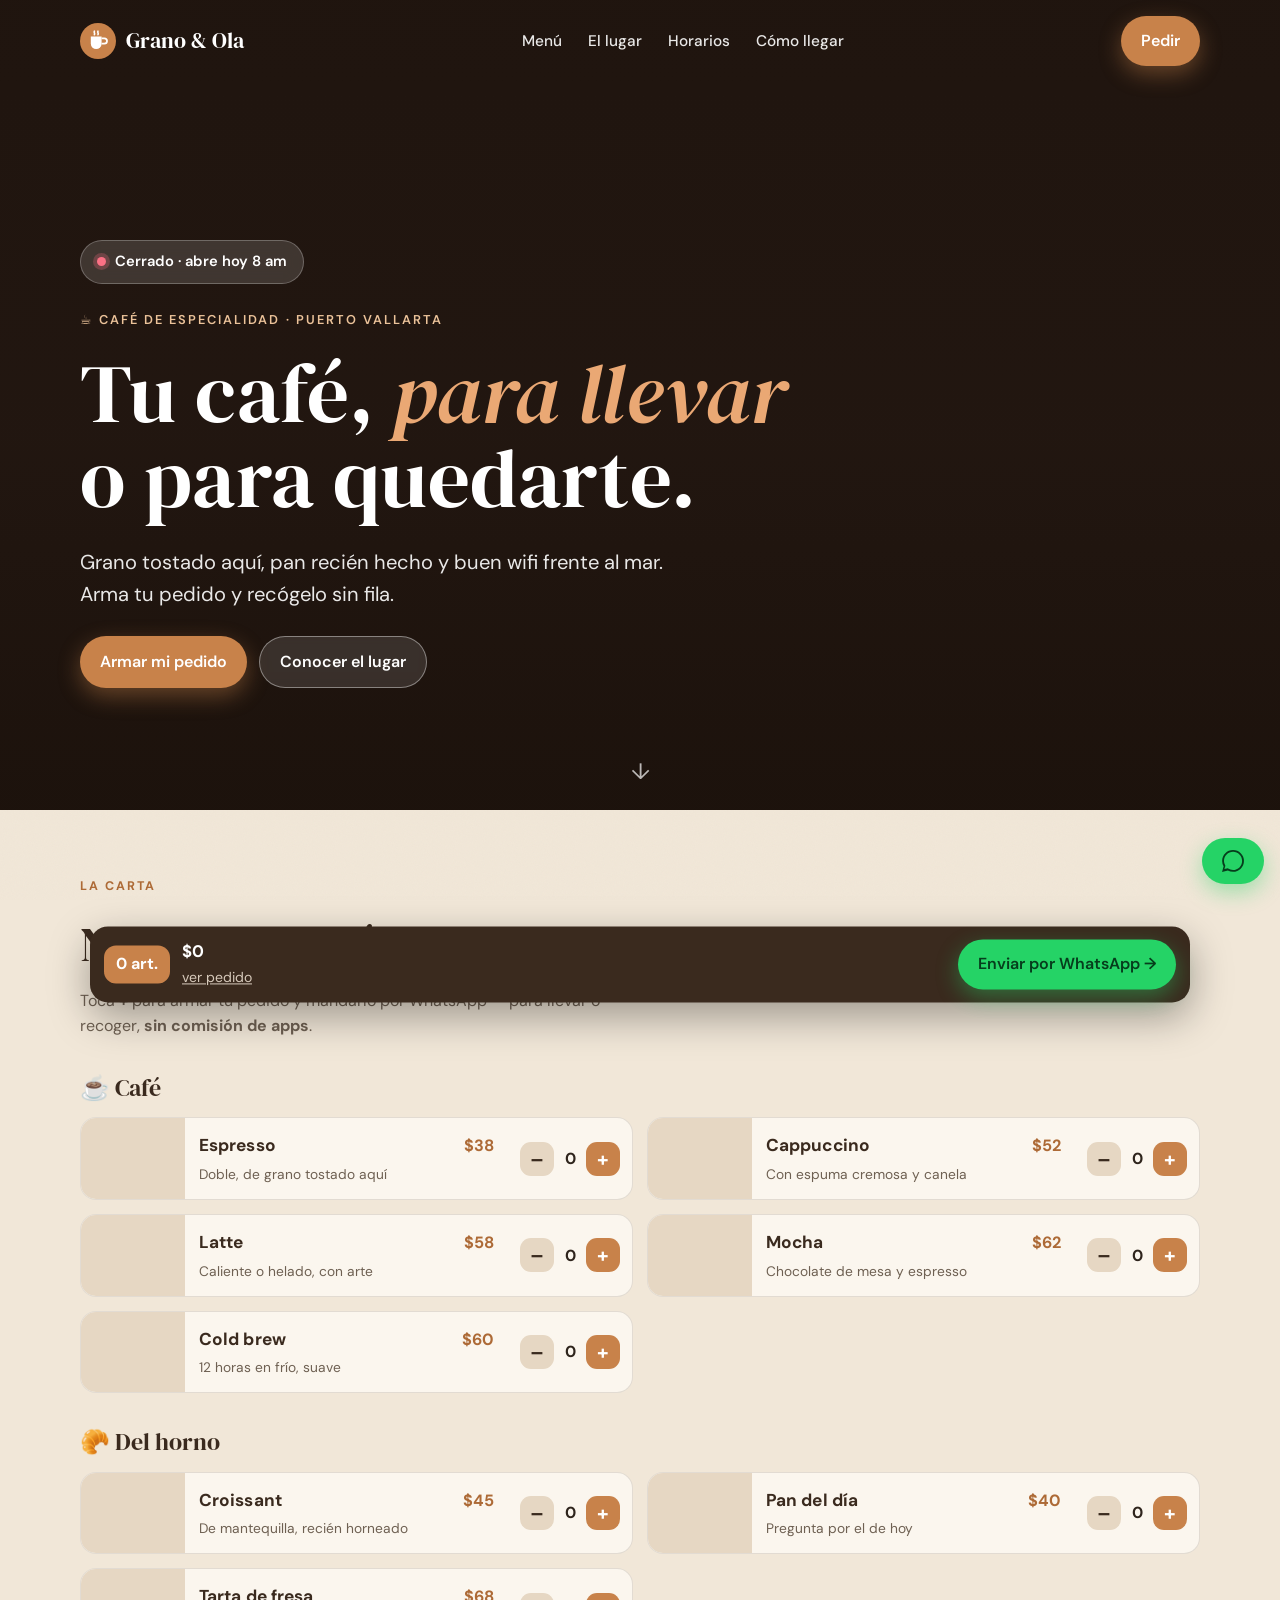
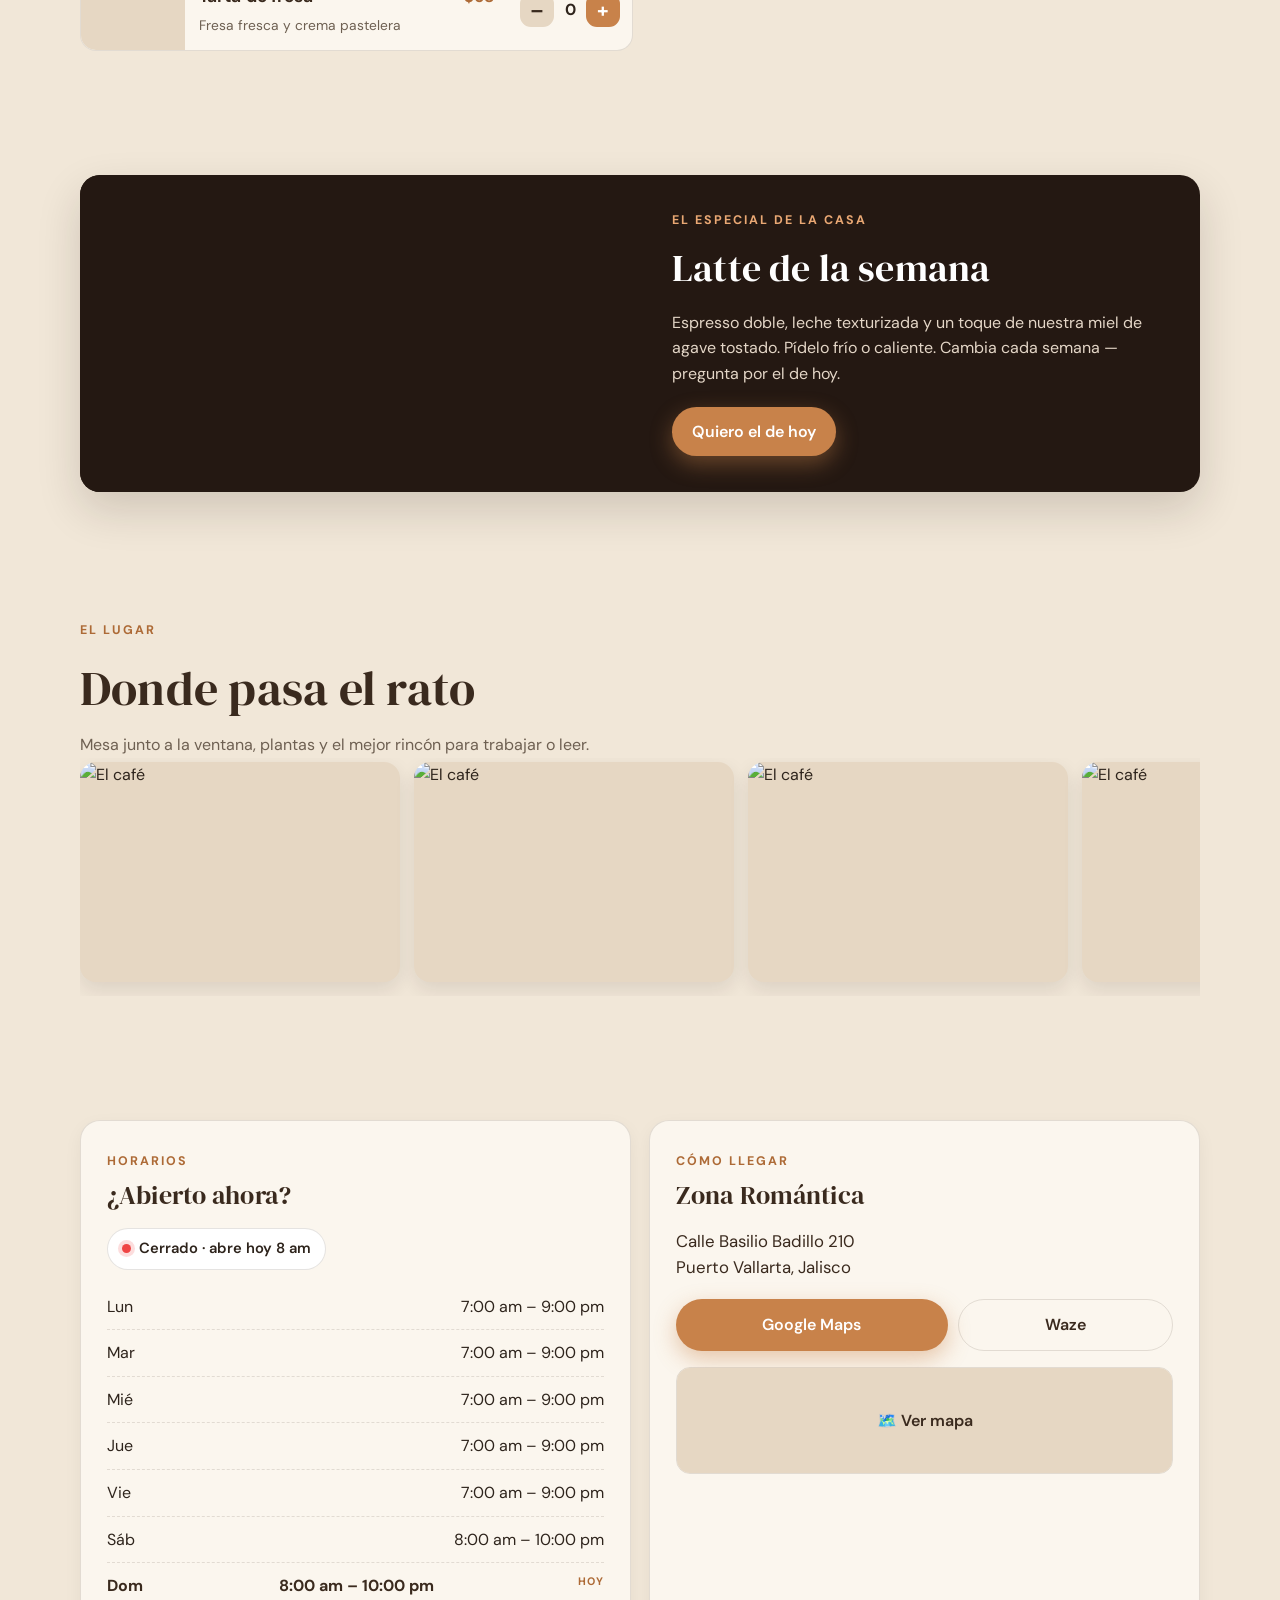
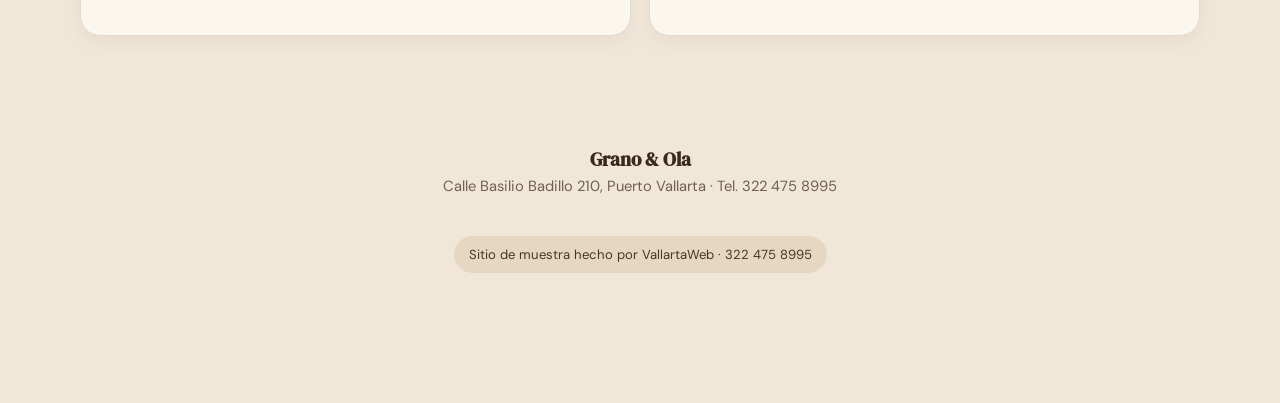
==== muestras/cafeteria/index.html @ c245c618 "Muestras: línea Express (restaurante, cafetería, barbería) + galería Páginas de muestra para outreac" ====
<!doctype html>
<html lang="es-MX">
<head>
<meta charset="utf-8">
<meta name="viewport" content="width=device-width, initial-scale=1">
<title>Grano &amp; Ola · Café de especialidad en Puerto Vallarta</title>
<meta name="description" content="Café de especialidad, pan recién hecho y buen wifi frente al mar en Puerto Vallarta. Mira el menú, pide para llevar por WhatsApp y encuéntranos en el mapa.">
<meta name="theme-color" content="#3a2a1e">
<meta property="og:type" content="restaurant">
<meta property="og:title" content="Grano & Ola · Café de especialidad">
<meta property="og:description" content="Café de especialidad y pan recién hecho. Pide para llevar por WhatsApp.">
<meta property="og:locale" content="es_MX">
<link rel="icon" href="data:image/svg+xml,%3Csvg xmlns='http://www.w3.org/2000/svg' viewBox='0 0 100 100'%3E%3Ctext y='.9em' font-size='90'%3E%E2%98%95%3C/text%3E%3C/svg%3E">
<link rel="preconnect" href="https://fonts.googleapis.com">
<link rel="preconnect" href="https://fonts.gstatic.com" crossorigin>
<link rel="preconnect" href="https://images.unsplash.com">
<link rel="stylesheet" href="https://fonts.googleapis.com/css2?family=DM+Serif+Display:ital@0;1&family=DM+Sans:opsz,wght@9..40,400;9..40,500;9..40,600;9..40,700&display=swap">

<!-- Esta línea activa las animaciones SOLO si el navegador ejecuta JS.
     Si el JS está bloqueado, nada se oculta y la página se ve completa. -->
<script>document.documentElement.className+=' js';</script>

<script type="application/ld+json">
{
  "@context":"https://schema.org","@type":"CafeOrCoffeeShop","name":"Grano & Ola",
  "servesCuisine":["Café","Repostería","Desayunos"],"priceRange":"$$","telephone":"+523224758995",
  "address":{"@type":"PostalAddress","streetAddress":"Calle Basilio Badillo 210","addressLocality":"Puerto Vallarta","addressRegion":"Jalisco","postalCode":"48380","addressCountry":"MX"},
  "geo":{"@type":"GeoCoordinates","latitude":20.5995,"longitude":-105.2365},
  "openingHoursSpecification":[
    {"@type":"OpeningHoursSpecification","dayOfWeek":["Monday","Tuesday","Wednesday","Thursday","Friday"],"opens":"07:00","closes":"21:00"},
    {"@type":"OpeningHoursSpecification","dayOfWeek":["Saturday","Sunday"],"opens":"08:00","closes":"22:00"}
  ]
}
</script>

<style>
  :root{
    --ink:#3a2a1e;--ink-2:#4a3526;--deep:#241812;
    --caramel:#c8824a;--caramel-d:#ad6a36;--sage:#7d8a63;
    --sand:#f1e7d8;--cream:#fbf6ee;--paper:#fffdf9;--txt:#2e241c;--muted:#6e6052;
    --line:rgba(58,42,30,.13);--shadow:0 18px 44px rgba(36,24,18,.16);--radius:20px;--wa:#25D366;
  }
  *{box-sizing:border-box}
  html{scroll-behavior:smooth}
  body{margin:0;font-family:"DM Sans",system-ui,sans-serif;color:var(--txt);background:var(--sand);
    line-height:1.6;-webkit-font-smoothing:antialiased;overflow-x:hidden}
  img{max-width:100%;display:block}
  a{color:inherit}
  h1,h2,h3,.serif{font-family:"DM Serif Display",Georgia,serif;font-weight:400;letter-spacing:.005em}
  .wrap{width:min(1120px,92vw);margin-inline:auto}
  body::before{content:"";position:fixed;inset:0;z-index:1;pointer-events:none;opacity:.03;
    background-image:url("data:image/svg+xml,%3Csvg xmlns='http://www.w3.org/2000/svg' width='120' height='120'%3E%3Cfilter id='n'%3E%3CfeTurbulence type='fractalNoise' baseFrequency='.9' numOctaves='2'/%3E%3C/filter%3E%3Crect width='100%25' height='100%25' filter='url(%23n)'/%3E%3C/svg%3E")}

  .btn{display:inline-flex;align-items:center;gap:9px;border:0;cursor:pointer;font-family:"DM Sans",sans-serif;
    font-weight:600;font-size:1rem;text-decoration:none;padding:12px 20px;border-radius:999px;
    transition:transform .18s ease,box-shadow .18s ease,background .18s ease}
  .btn:hover{transform:translateY(-2px)}
  .btn-wa{background:var(--wa);color:#063d1c;box-shadow:0 8px 22px rgba(37,211,102,.4)}
  .btn-caramel{background:var(--caramel);color:#fff;box-shadow:0 8px 22px rgba(200,130,74,.42)}
  .btn-caramel:hover{background:var(--caramel-d)}
  .btn-ghost{background:rgba(255,255,255,.12);color:#fff;border:1.5px solid rgba(255,255,255,.4);backdrop-filter:blur(4px)}
  .btn-outline{background:transparent;color:var(--ink);border:1.5px solid var(--line)}

  /* Header SÓLIDO por defecto (legible sin JS). Con JS se vuelve transparente sobre el hero. */
  header.site{position:fixed;top:0;left:0;right:0;z-index:50;transition:background .3s,box-shadow .3s;
    background:rgba(241,231,216,.92);backdrop-filter:saturate(1.3) blur(12px);box-shadow:0 4px 20px rgba(36,24,18,.08)}
  .bar{display:flex;align-items:center;gap:14px;justify-content:space-between;padding:12px 0;transition:padding .3s}
  .brand{display:flex;align-items:center;gap:10px;font-family:"DM Serif Display",serif;font-size:1.35rem;color:var(--ink);text-decoration:none;transition:color .3s}
  .brand .mark{width:36px;height:36px;flex:0 0 auto}
  .nav{display:none;gap:26px;font-size:.96rem;font-weight:500}
  .nav a{text-decoration:none;color:var(--ink-2);transition:color .3s}
  .nav a:hover{color:var(--caramel-d)}
  header.hero-top{background:transparent;backdrop-filter:none;box-shadow:none}
  header.hero-top .bar{padding:16px 0}
  header.hero-top .brand{color:#fff}
  header.hero-top .nav a{color:rgba(255,255,255,.9)}

  .hero{position:relative;min-height:90vh;display:flex;align-items:flex-end;overflow:hidden;color:#fff}
  .hero-bg{position:absolute;inset:0;z-index:0;background:#241812 center/cover no-repeat}
  html.js .hero-bg{animation:kenburns 24s ease-out both}
  .hero-bg::after{content:"";position:absolute;inset:0;background:linear-gradient(to top, rgba(28,18,12,.94) 2%, rgba(28,18,12,.3) 46%, rgba(28,18,12,.55) 100%)}
  @keyframes kenburns{from{transform:scale(1.12)}to{transform:scale(1)}}
  .hero-inner{position:relative;z-index:2;padding:0 0 60px;width:min(1120px,92vw);margin:0 auto}
  .eyebrow{display:inline-flex;align-items:center;gap:9px;font-size:.8rem;letter-spacing:.16em;text-transform:uppercase;font-weight:600;color:#ecc39a}
  h1{font-size:clamp(2.9rem,10vw,5.2rem);line-height:1.02;margin:.24em 0 .3em;color:#fff}
  h1 em{font-style:italic;color:#eaa874}
  .hero .lede{font-size:clamp(1.05rem,2.6vw,1.26rem);color:rgba(255,255,255,.9);max-width:44ch;font-weight:400}
  .hero-cta{display:flex;flex-wrap:wrap;gap:12px;margin-top:26px}
  .glass-status{display:inline-flex;align-items:center;gap:9px;padding:9px 16px;border-radius:999px;font-size:.92rem;font-weight:600;
    background:rgba(255,255,255,.14);backdrop-filter:blur(8px);border:1px solid rgba(255,255,255,.25);color:#fff;margin-bottom:22px}
  .dot{width:9px;height:9px;border-radius:50%;background:#eaa874}
  .glass-status.open .dot{background:#4ade80;box-shadow:0 0 0 4px rgba(74,222,128,.25)}
  .glass-status.closed .dot{background:#fb7185;box-shadow:0 0 0 4px rgba(251,113,133,.25)}
  .scrollcue{position:absolute;left:50%;bottom:20px;transform:translateX(-50%);z-index:2;color:rgba(255,255,255,.7);font-size:1.4rem}
  html.js .scrollcue{animation:bob 2s ease-in-out infinite}
  @keyframes bob{0%,100%{transform:translate(-50%,0)}50%{transform:translate(-50%,8px)}}

  /* Reveal: SOLO se oculta si el JS corrió (html.js). Sin JS, todo visible. */
  html.js .reveal{opacity:0;transform:translateY(26px);transition:opacity .7s ease,transform .7s cubic-bezier(.2,.7,.2,1)}
  html.js .reveal.in{opacity:1;transform:none}
  html.js .reveal.d1{transition-delay:.08s}

  main{position:relative;z-index:2}
  section{padding:62px 0}
  .kicker{font-size:.78rem;letter-spacing:.16em;text-transform:uppercase;color:var(--caramel-d);font-weight:700}
  h2{font-size:clamp(2rem,5.5vw,3rem);color:var(--ink);margin:.18em 0 .08em}
  .sec-lede{color:var(--muted);max-width:52ch;margin:.3em 0 0}

  .cat-h{font-family:"DM Serif Display",serif;font-size:1.5rem;color:var(--ink);margin:30px 0 10px;display:flex;align-items:center;gap:9px}
  .menu{display:grid;gap:14px}
  @media(min-width:620px){.menu{grid-template-columns:1fr 1fr}}
  .item{background:var(--cream);border:1px solid var(--line);border-radius:16px;overflow:hidden;display:flex;align-items:stretch;transition:transform .2s,box-shadow .2s}
  .item:hover{transform:translateY(-3px);box-shadow:var(--shadow)}
  .item .thumb{width:104px;flex:0 0 104px;background:#e6d7c3 center/cover no-repeat}
  .item .meat{flex:1;min-width:0;padding:14px 14px;display:flex;flex-direction:column;justify-content:center}
  .item .r1{display:flex;align-items:baseline;gap:10px;justify-content:space-between}
  .item h3{margin:0;font-family:"DM Sans",sans-serif;font-size:1.08rem;font-weight:700;color:var(--ink)}
  .item .d{color:var(--muted);font-size:.86rem;margin:3px 0 0}
  .item .price{font-weight:700;color:var(--caramel-d);font-size:1.02rem;white-space:nowrap}
  .add{flex:0 0 auto;display:flex;align-items:center;gap:6px;padding:0 12px}
  .add button{width:34px;height:34px;border-radius:11px;border:0;background:var(--caramel);color:#fff;font-size:1.25rem;font-weight:700;cursor:pointer;font-family:inherit;line-height:1}
  .add button.minus{background:#e6d7c3;color:var(--ink)}
  .add .qty{min-width:20px;text-align:center;font-weight:700}
  /* Sin JS no hay carrito: se ocultan los controles +/- */
  html:not(.js) .add{display:none}

  .special{display:grid;border-radius:var(--radius);overflow:hidden;box-shadow:var(--shadow);background:var(--deep)}
  @media(min-width:760px){.special{grid-template-columns:1fr 1fr}}
  .special .pic{min-height:260px;background:#241812 center/cover no-repeat}
  .special .txt{padding:36px 32px;color:#fff;display:flex;flex-direction:column;justify-content:center}
  .special .kicker{color:#eaa874}
  .special h3{font-size:clamp(1.8rem,4vw,2.4rem);margin:.15em 0 .3em;color:#fff}
  .special p{color:#e4d6c7;max-width:46ch;margin:0 0 20px}

  .gallery{display:flex;gap:14px;overflow-x:auto;padding:4px 0 14px;scroll-snap-type:x mandatory}
  .gallery img{flex:0 0 auto;width:min(78vw,320px);height:220px;object-fit:cover;border-radius:16px;scroll-snap-align:start;box-shadow:0 8px 20px rgba(36,24,18,.1);background:#e6d7c3}

  .info{display:grid;gap:18px}
  @media(min-width:760px){.info{grid-template-columns:1fr 1fr}}
  .card{background:var(--cream);border:1px solid var(--line);border-radius:var(--radius);padding:26px;box-shadow:0 6px 18px rgba(36,24,18,.05)}
  .hours{list-style:none;margin:14px 0 0;padding:0}
  .hours li{display:flex;justify-content:space-between;padding:10px 0;border-bottom:1px dashed var(--line)}
  .hours li:last-child{border-bottom:0}
  .hours li.today{font-weight:700;color:var(--ink)}
  .hours li.today::after{content:"hoy";font-size:.68rem;letter-spacing:.08em;text-transform:uppercase;color:var(--caramel-d);margin-left:8px}
  .mini-status{display:inline-flex;align-items:center;gap:8px;padding:8px 14px;border-radius:999px;font-weight:600;font-size:.92rem;background:#fff;border:1px solid var(--line);margin-top:10px}
  .mini-status.open .dot{background:#22c55e;box-shadow:0 0 0 4px rgba(34,197,94,.18)}
  .mini-status.closed .dot{background:#ef4444;box-shadow:0 0 0 4px rgba(239,68,68,.18)}
  .addr{font-size:1.05rem;color:var(--ink);margin:12px 0 18px}
  .map-actions{display:flex;gap:10px;flex-wrap:wrap}
  .map-actions .btn{flex:1 1 auto;justify-content:center}
  .mapbox{margin-top:16px;border-radius:14px;overflow:hidden;border:1px solid var(--line)}
  .mapbox button.loadmap{width:100%;border:0;background:#e6d7c3;color:var(--ink);font-family:inherit;font-weight:600;padding:42px 16px;cursor:pointer;font-size:1rem}
  .mapbox iframe{width:100%;height:280px;border:0;display:block}

  footer{position:relative;z-index:2;padding:46px 0 130px;color:var(--muted);font-size:.92rem;text-align:center;background:var(--sand)}
  footer .demo{display:inline-block;margin-top:14px;font-size:.82rem;background:#e6d7c3;color:var(--ink-2);padding:8px 15px;border-radius:999px}

  .cartbar{position:fixed;left:0;right:0;bottom:0;z-index:55;transform:translateY(130%);transition:transform .28s ease}
  .cartbar.show{transform:translateY(0)}
  .cartbar .inner{width:min(1100px,96vw);margin:0 auto 10px;background:var(--ink);color:#fff;border-radius:18px;padding:12px 14px;display:flex;align-items:center;gap:12px;box-shadow:0 14px 40px rgba(0,0,0,.35)}
  .cartbar .count{background:var(--caramel);color:#fff;font-weight:700;border-radius:12px;padding:6px 12px;white-space:nowrap}
  .cartbar .total{font-weight:700;font-size:1.05rem}
  .cartbar a.detail{color:#f3e6d7;opacity:.85;text-decoration:underline;cursor:pointer;font-size:.88rem}
  .cartbar .btn{margin-left:auto}
  .fab{position:fixed;right:16px;bottom:16px;z-index:50}
  .fab.hide{display:none}.fab svg{width:22px;height:22px}
  .sheet{position:fixed;inset:0;z-index:70;background:rgba(0,0,0,.45);display:none;align-items:flex-end}
  .sheet.show{display:flex}
  .sheet .panel{background:var(--cream);width:100%;max-width:560px;margin:0 auto;border-radius:20px 20px 0 0;padding:20px;max-height:80vh;overflow:auto}
  .sheet h3{font-family:"DM Serif Display",serif;margin:.1em 0 .4em;font-size:1.5rem;color:var(--ink)}
  .line{display:flex;justify-content:space-between;align-items:center;padding:10px 0;border-bottom:1px dashed var(--line)}
  .line .rm{border:0;background:#e6d7c3;border-radius:10px;padding:5px 10px;font-weight:700;cursor:pointer;font-family:inherit}
  .sheet .foot{display:flex;justify-content:space-between;align-items:center;margin:14px 0}
  .sheet .foot .tt{font-weight:700;font-size:1.25rem;color:var(--ink)}

  @media(min-width:880px){.nav{display:flex}}
  @media (prefers-reduced-motion: reduce){html{scroll-behavior:auto}*,*::before{animation:none!important;transition:none!important}html.js .reveal{opacity:1;transform:none}}
</style>
</head>
<body>

<header class="site" id="hdr">
  <div class="wrap bar">
    <a class="brand" href="#">
      <svg class="mark" viewBox="0 0 40 40" aria-hidden="true"><circle cx="20" cy="20" r="20" fill="#c8824a"/><path d="M12 15h12v8a6 6 0 01-6 6 6 6 0 01-6-6z" fill="#fff"/><path d="M24 17h3a3 3 0 010 6h-3" fill="none" stroke="#fff" stroke-width="2"/><path d="M16 9c-1 2 1 2 0 4M20 9c-1 2 1 2 0 4" stroke="#fff" stroke-width="1.8" stroke-linecap="round" fill="none"/></svg>
      Grano &amp; Ola
    </a>
    <nav class="nav">
      <a href="#menu">Menú</a><a href="#galeria">El lugar</a><a href="#horarios">Horarios</a><a href="#llegar">Cómo llegar</a>
    </nav>
    <a class="btn btn-caramel" href="#menu">Pedir</a>
  </div>
</header>

<main>
  <section class="hero">
    <div class="hero-bg" style="background-image:url('https://images.unsplash.com/photo-1600093463592-8e36ae95ef56?auto=format&fit=crop&w=1500&q=62')"></div>
    <div class="hero-inner">
      <span class="glass-status" id="statusHero"><span class="dot"></span><span class="label">Hoy: 7:00 am – 9:00 pm</span></span>
      <div>
        <span class="eyebrow">☕ Café de especialidad · Puerto Vallarta</span>
        <h1>Tu café, <em>para llevar</em><br>o para quedarte.</h1>
        <p class="lede">Grano tostado aquí, pan recién hecho y buen wifi frente al mar. Arma tu pedido y recógelo sin fila.</p>
        <div class="hero-cta">
          <a class="btn btn-caramel" href="#menu">Armar mi pedido</a>
          <a class="btn btn-ghost" href="#galeria">Conocer el lugar</a>
        </div>
      </div>
    </div>
    <div class="scrollcue" aria-hidden="true">↓</div>
  </section>

  <!-- MENÚ (en HTML fijo; el JS solo agrega el carrito) -->
  <section id="menu" class="wrap">
    <div class="reveal"><span class="kicker">La carta</span><h2>Nuestro menú</h2>
    <p class="sec-lede">Toca <b>+</b> para armar tu pedido y mandarlo por WhatsApp — para llevar o recoger, <b>sin comisión de apps</b>.</p></div>

    <div class="cat-h">☕ Café</div>
    <div class="menu">
      <div class="item" data-id="espresso" data-name="Espresso" data-price="38">
        <div class="thumb" style="background-image:url('https://images.unsplash.com/photo-1680381724318-c8ac9fe3a484?auto=format&fit=crop&w=260&q=60')"></div>
        <div class="meat"><div class="r1"><h3>Espresso</h3><span class="price">$38</span></div><p class="d">Doble, de grano tostado aquí</p></div>
        <div class="add"><button class="minus" aria-label="Quitar">–</button><span class="qty">0</span><button class="plus" aria-label="Agregar">+</button></div>
      </div>
      <div class="item" data-id="capu" data-name="Cappuccino" data-price="52">
        <div class="thumb" style="background-image:url('https://images.unsplash.com/photo-1544931733-7ee200c8ca3c?auto=format&fit=crop&w=260&q=60')"></div>
        <div class="meat"><div class="r1"><h3>Cappuccino</h3><span class="price">$52</span></div><p class="d">Con espuma cremosa y canela</p></div>
        <div class="add"><button class="minus" aria-label="Quitar">–</button><span class="qty">0</span><button class="plus" aria-label="Agregar">+</button></div>
      </div>
      <div class="item" data-id="latte" data-name="Latte" data-price="58">
        <div class="thumb" style="background-image:url('https://images.unsplash.com/photo-1680381792123-676305af82d8?auto=format&fit=crop&w=260&q=60')"></div>
        <div class="meat"><div class="r1"><h3>Latte</h3><span class="price">$58</span></div><p class="d">Caliente o helado, con arte</p></div>
        <div class="add"><button class="minus" aria-label="Quitar">–</button><span class="qty">0</span><button class="plus" aria-label="Agregar">+</button></div>
      </div>
      <div class="item" data-id="mocha" data-name="Mocha" data-price="62">
        <div class="thumb" style="background-image:url('https://images.unsplash.com/photo-1608363087711-9280f549a29e?auto=format&fit=crop&w=260&q=60')"></div>
        <div class="meat"><div class="r1"><h3>Mocha</h3><span class="price">$62</span></div><p class="d">Chocolate de mesa y espresso</p></div>
        <div class="add"><button class="minus" aria-label="Quitar">–</button><span class="qty">0</span><button class="plus" aria-label="Agregar">+</button></div>
      </div>
      <div class="item" data-id="coldbrew" data-name="Cold brew" data-price="60">
        <div class="thumb" style="background-image:url('https://images.unsplash.com/photo-1603828778059-6e52a251fd2a?auto=format&fit=crop&w=260&q=60')"></div>
        <div class="meat"><div class="r1"><h3>Cold brew</h3><span class="price">$60</span></div><p class="d">12 horas en frío, suave</p></div>
        <div class="add"><button class="minus" aria-label="Quitar">–</button><span class="qty">0</span><button class="plus" aria-label="Agregar">+</button></div>
      </div>
    </div>

    <div class="cat-h">🥐 Del horno</div>
    <div class="menu">
      <div class="item" data-id="croissant" data-name="Croissant" data-price="45">
        <div class="thumb" style="background-image:url('https://images.unsplash.com/photo-1623334044303-241021148842?auto=format&fit=crop&w=260&q=60')"></div>
        <div class="meat"><div class="r1"><h3>Croissant</h3><span class="price">$45</span></div><p class="d">De mantequilla, recién horneado</p></div>
        <div class="add"><button class="minus" aria-label="Quitar">–</button><span class="qty">0</span><button class="plus" aria-label="Agregar">+</button></div>
      </div>
      <div class="item" data-id="pan" data-name="Pan del día" data-price="40">
        <div class="thumb" style="background-image:url('https://images.unsplash.com/photo-1703016402680-d12e7dc746d9?auto=format&fit=crop&w=260&q=60')"></div>
        <div class="meat"><div class="r1"><h3>Pan del día</h3><span class="price">$40</span></div><p class="d">Pregunta por el de hoy</p></div>
        <div class="add"><button class="minus" aria-label="Quitar">–</button><span class="qty">0</span><button class="plus" aria-label="Agregar">+</button></div>
      </div>
      <div class="item" data-id="tarta" data-name="Tarta de fresa" data-price="68">
        <div class="thumb" style="background-image:url('https://images.unsplash.com/photo-1721324464134-9617d28687f9?auto=format&fit=crop&w=260&q=60')"></div>
        <div class="meat"><div class="r1"><h3>Tarta de fresa</h3><span class="price">$68</span></div><p class="d">Fresa fresca y crema pastelera</p></div>
        <div class="add"><button class="minus" aria-label="Quitar">–</button><span class="qty">0</span><button class="plus" aria-label="Agregar">+</button></div>
      </div>
    </div>
  </section>

  <section class="wrap">
    <div class="special reveal">
      <div class="pic" style="background-image:url('https://images.unsplash.com/photo-1760175445000-0e01e193d1cd?auto=format&fit=crop&w=820&q=62')"></div>
      <div class="txt">
        <span class="kicker">El especial de la casa</span>
        <h3>Latte de la semana</h3>
        <p>Espresso doble, leche texturizada y un toque de nuestra miel de agave tostado. Pídelo frío o caliente. Cambia cada semana — pregunta por el de hoy.</p>
        <div><a class="btn btn-caramel" href="https://wa.me/5213224758995?text=Hola%20Grano%20%26%20Ola%20%E2%98%95%20quiero%20el%20latte%20de%20la%20semana.%20%C2%BFCu%C3%A1l%20es%20el%20de%20hoy%3F" target="_blank" rel="noopener">Quiero el de hoy</a></div>
      </div>
    </div>
  </section>

  <section id="galeria" class="wrap">
    <div class="reveal"><span class="kicker">El lugar</span><h2>Donde pasa el rato</h2>
    <p class="sec-lede">Mesa junto a la ventana, plantas y el mejor rincón para trabajar o leer.</p></div>
    <div class="gallery reveal">
      <img loading="lazy" alt="El café" src="https://images.unsplash.com/photo-1572231086568-6984943e6629?auto=format&fit=crop&w=460&q=58">
      <img loading="lazy" alt="El café" src="https://images.unsplash.com/photo-1551887196-72e32bfc7bf3?auto=format&fit=crop&w=460&q=58">
      <img loading="lazy" alt="El café" src="https://images.unsplash.com/photo-1566939937483-6eabe6f79e15?auto=format&fit=crop&w=460&q=58">
      <img loading="lazy" alt="El café" src="https://images.unsplash.com/photo-1564849744694-348ecd00c279?auto=format&fit=crop&w=460&q=58">
    </div>
  </section>

  <section class="wrap">
    <div class="info">
      <div class="card reveal" id="horarios">
        <span class="kicker">Horarios</span>
        <h2 style="font-size:1.6rem;margin:.1em 0">¿Abierto ahora?</h2>
        <div><span class="mini-status" id="statusHours"><span class="dot"></span><span class="label">Hoy: 7:00 am – 9:00 pm</span></span></div>
        <ul class="hours" id="hoursList">
          <li data-day="1"><span>Lun</span><span>7:00 am – 9:00 pm</span></li>
          <li data-day="2"><span>Mar</span><span>7:00 am – 9:00 pm</span></li>
          <li data-day="3"><span>Mié</span><span>7:00 am – 9:00 pm</span></li>
          <li data-day="4"><span>Jue</span><span>7:00 am – 9:00 pm</span></li>
          <li data-day="5"><span>Vie</span><span>7:00 am – 9:00 pm</span></li>
          <li data-day="6"><span>Sáb</span><span>8:00 am – 10:00 pm</span></li>
          <li data-day="0"><span>Dom</span><span>8:00 am – 10:00 pm</span></li>
        </ul>
      </div>
      <div class="card reveal d1" id="llegar">
        <span class="kicker">Cómo llegar</span>
        <h2 style="font-size:1.6rem;margin:.1em 0 .3em">Zona Romántica</h2>
        <p class="addr">Calle Basilio Badillo 210<br>Puerto Vallarta, Jalisco</p>
        <div class="map-actions">
          <a class="btn btn-caramel" target="_blank" rel="noopener" href="https://www.google.com/maps/dir/?api=1&destination=Basilio+Badillo+Zona+Rom%C3%A1ntica+Puerto+Vallarta">Google Maps</a>
          <a class="btn btn-outline" target="_blank" rel="noopener" href="https://waze.com/ul?q=Basilio%20Badillo%20Puerto%20Vallarta&navigate=yes">Waze</a>
        </div>
        <div class="mapbox"><button class="loadmap" id="loadMap">🗺️ Ver mapa</button></div>
      </div>
    </div>
  </section>
</main>

<footer>
  <div class="wrap">
    <strong style="color:var(--ink);font-family:'DM Serif Display',serif;font-size:1.2rem">Grano &amp; Ola</strong><br>
    Calle Basilio Badillo 210, Puerto Vallarta · Tel. 322 475 8995
    <br><br><span class="demo">Sitio de muestra hecho por VallartaWeb · 322 475 8995</span>
  </div>
</footer>

<div class="cartbar" id="cartbar">
  <div class="inner">
    <span class="count" id="cartCount">0</span>
    <div><div class="total" id="cartTotal">$0</div><a class="detail" id="cartDetail">ver pedido</a></div>
    <a class="btn btn-wa" id="cartSend" href="#" rel="noopener">Enviar por WhatsApp →</a>
  </div>
</div>

<a class="btn btn-wa fab" id="waFab" href="https://wa.me/5213224758995?text=Hola%20Grano%20%26%20Ola%20%E2%98%95%20tengo%20una%20pregunta%3A" rel="noopener" target="_blank" aria-label="WhatsApp">
  <svg viewBox="0 0 24 24" fill="#063d1c" aria-hidden="true"><path d="M.057 24l1.687-6.163a11.867 11.867 0 01-1.587-5.945C.16 5.335 5.495 0 12.05 0a11.82 11.82 0 018.413 3.488 11.82 11.82 0 013.48 8.414c-.003 6.557-5.338 11.892-11.893 11.892a11.9 11.9 0 01-5.688-1.448L.057 24zm6.597-3.807c1.676.995 3.276 1.591 5.392 1.592 5.448 0 9.886-4.434 9.889-9.885.002-5.462-4.415-9.89-9.881-9.892-5.452 0-9.887 4.434-9.889 9.884a9.82 9.82 0 001.511 5.26l-.999 3.648 3.736-.98z"/></svg>
</a>

<div class="sheet" id="sheet">
  <div class="panel">
    <h3>Tu pedido ☕</h3>
    <div id="sheetLines"></div>
    <div class="foot"><span>Total</span><span class="tt" id="sheetTotal">$0</span></div>
    <a class="btn btn-wa" id="sheetSend" href="#" rel="noopener" style="width:100%;justify-content:center;font-size:1.05rem;padding:14px">Enviar por WhatsApp →</a>
    <button class="btn btn-outline" id="sheetClose" style="width:100%;justify-content:center;margin-top:10px">Seguir pidiendo</button>
  </div>
</div>

<script>
(function(){
  "use strict";
  var WA="5213224758995";
  function wa(m){return "https://wa.me/"+WA+"?text="+encodeURIComponent(m);}

  // ---------- Carrito (lee el menú que YA está en el HTML) ----------
  var INDEX={},cart={};
  var items=document.querySelectorAll(".item");
  items.forEach(function(el){
    var id=el.dataset.id;
    INDEX[id]={n:el.dataset.name,p:parseInt(el.dataset.price,10),el:el};
    el.querySelector(".plus").addEventListener("click",function(){change(id,1);});
    el.querySelector(".minus").addEventListener("click",function(){change(id,-1);});
  });
  try{var s=JSON.parse(localStorage.getItem("granoola_cart")||"{}");if(s&&typeof s==="object")cart=s;}catch(e){}
  function save(){try{localStorage.setItem("granoola_cart",JSON.stringify(cart));}catch(e){}}
  function change(id,d){cart[id]=Math.max(0,(cart[id]||0)+d);if(cart[id]===0)delete cart[id];refresh();save();}
  function totals(){var n=0,s=0;Object.keys(cart).forEach(function(id){n+=cart[id];s+=cart[id]*INDEX[id].p;});return{n:n,s:s};}
  function orderText(){
    var l=["Hola Grano & Ola ☕ quiero este pedido:",""];
    Object.keys(cart).forEach(function(id){var i=INDEX[id];l.push("• "+cart[id]+" × "+i.n+"  ($"+(cart[id]*i.p)+")");});
    l.push("");l.push("Total: $"+totals().s);l.push("¿Para llevar o aquí? ___   Nombre: ___");return l.join("\n");
  }
  function refresh(){
    Object.keys(INDEX).forEach(function(id){var q=INDEX[id].el.querySelector(".qty");if(q)q.textContent=cart[id]||0;});
    var t=totals();
    document.getElementById("cartCount").textContent=t.n+" art.";
    document.getElementById("cartTotal").textContent="$"+t.s;
    document.getElementById("sheetTotal").textContent="$"+t.s;
    var link=wa(orderText());
    document.getElementById("cartSend").href=link;document.getElementById("sheetSend").href=link;
    document.getElementById("cartbar").classList.toggle("show",t.n>0);
    document.getElementById("waFab").classList.toggle("hide",t.n>0);
    var box=document.getElementById("sheetLines");box.innerHTML="";
    Object.keys(cart).forEach(function(id){var i=INDEX[id],r=document.createElement("div");r.className="line";
      r.innerHTML='<span style="font-weight:600">'+cart[id]+' × '+i.n+'</span><span style="display:flex;gap:10px;align-items:center">$'+(cart[id]*i.p)+' <button class="rm" data-rm="'+id+'">quitar</button></span>';box.appendChild(r);});
    if(t.n===0)box.innerHTML='<p style="color:var(--muted)">Aún no agregas nada.</p>';
  }
  refresh();
  var sheet=document.getElementById("sheet");
  document.getElementById("cartDetail").addEventListener("click",function(){sheet.classList.add("show");});
  document.getElementById("sheetClose").addEventListener("click",function(){sheet.classList.remove("show");});
  sheet.addEventListener("click",function(e){if(e.target===sheet)sheet.classList.remove("show");});
  document.getElementById("sheetLines").addEventListener("click",function(e){var b=e.target.closest("button[data-rm]");if(!b)return;delete cart[b.dataset.rm];refresh();save();});

  // ---------- Horarios (actualiza el estado; la lista ya está en HTML) ----------
  var SCHED={0:[8*60,22*60],1:[7*60,21*60],2:[7*60,21*60],3:[7*60,21*60],4:[7*60,21*60],5:[7*60,21*60],6:[8*60,22*60]};
  var DAYS=["Domingo","Lunes","Martes","Miércoles","Jueves","Viernes","Sábado"];
  function fmt(m){m=((m%1440)+1440)%1440;var h=Math.floor(m/60),mm=m%60,ap=h<12?"am":"pm",hh=h%12||12;return hh+(mm?":"+("0"+mm).slice(-2):"")+" "+ap;}
  function state(){var now=new Date(),d=now.getDay(),mins=now.getHours()*60+now.getMinutes(),s=SCHED[d];
    if(!s)return{open:false,opens:null};if(mins>=s[0]&&mins<s[1])return{open:true,closes:s[1]};
    if(mins<s[0])return{open:false,opens:s[0]};return{open:false,opens:null};}
  function paint(w){var st=state(),l=w.querySelector(".label");w.classList.remove("open","closed");
    if(st.open){w.classList.add("open");l.textContent="Abierto ahora · cierra "+fmt(st.closes);}
    else{w.classList.add("closed");if(st.opens!=null)l.textContent="Cerrado · abre hoy "+fmt(st.opens);
      else{var d=new Date().getDay(),i=1;while(i<=7){var nd=(d+i)%7;if(SCHED[nd]){l.textContent="Cerrado · abre "+DAYS[nd]+" "+fmt(SCHED[nd][0]);break;}i++;}}}}
  paint(document.getElementById("statusHero"));paint(document.getElementById("statusHours"));
  var today=new Date().getDay();
  var row=document.querySelector('#hoursList li[data-day="'+today+'"]');if(row)row.classList.add("today");

  document.getElementById("loadMap").addEventListener("click",function(){
    this.parentNode.innerHTML='<iframe loading="lazy" title="Mapa" src="https://www.google.com/maps?q=Basilio+Badillo+Puerto+Vallarta&output=embed"></iframe>';});

  var hdr=document.getElementById("hdr");
  function onScroll(){hdr.classList.toggle("hero-top",window.scrollY < window.innerHeight*0.72);}
  onScroll();window.addEventListener("scroll",onScroll,{passive:true});

  var reveals=document.querySelectorAll(".reveal");
  if("IntersectionObserver" in window){var io=new IntersectionObserver(function(es){es.forEach(function(e){if(e.isIntersecting){e.target.classList.add("in");io.unobserve(e.target);}});},{threshold:.12});reveals.forEach(function(r){io.observe(r);});}
  else reveals.forEach(function(r){r.classList.add("in");});
})();
</script>
</body>
</html>
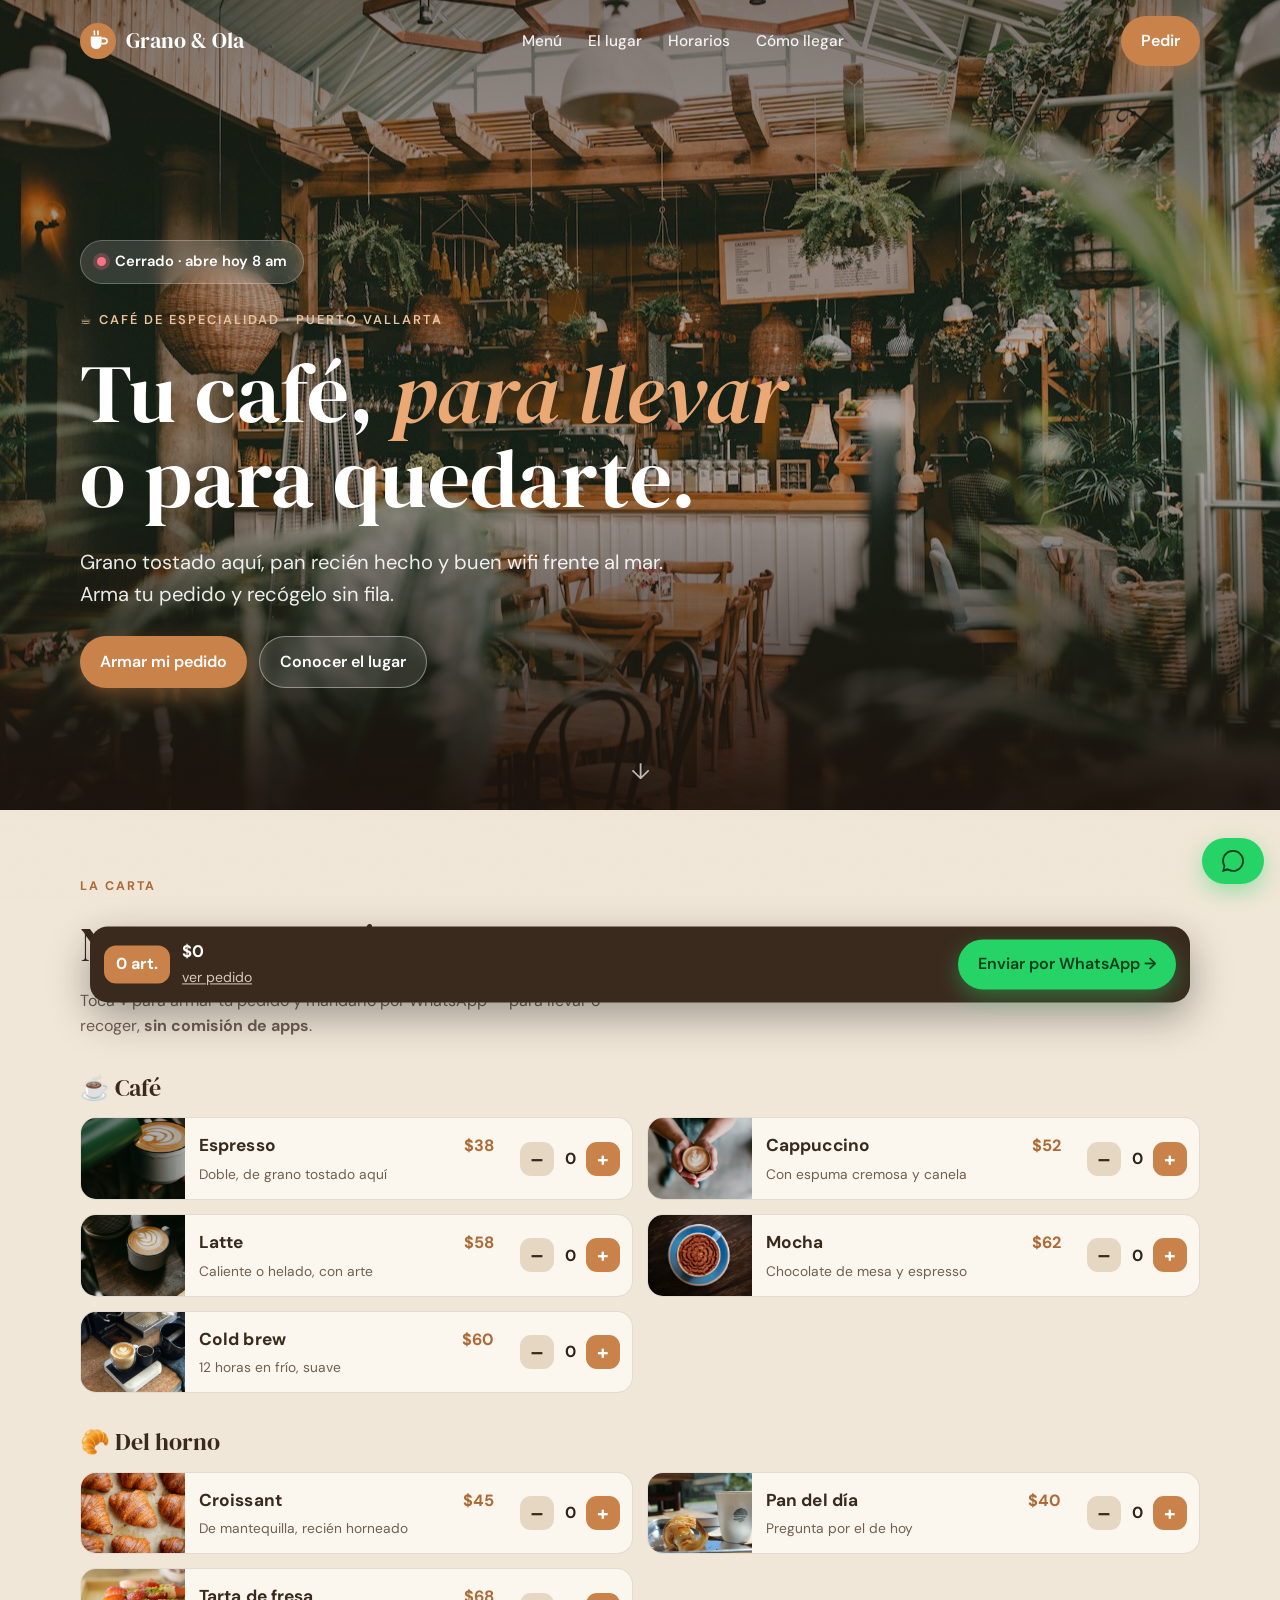
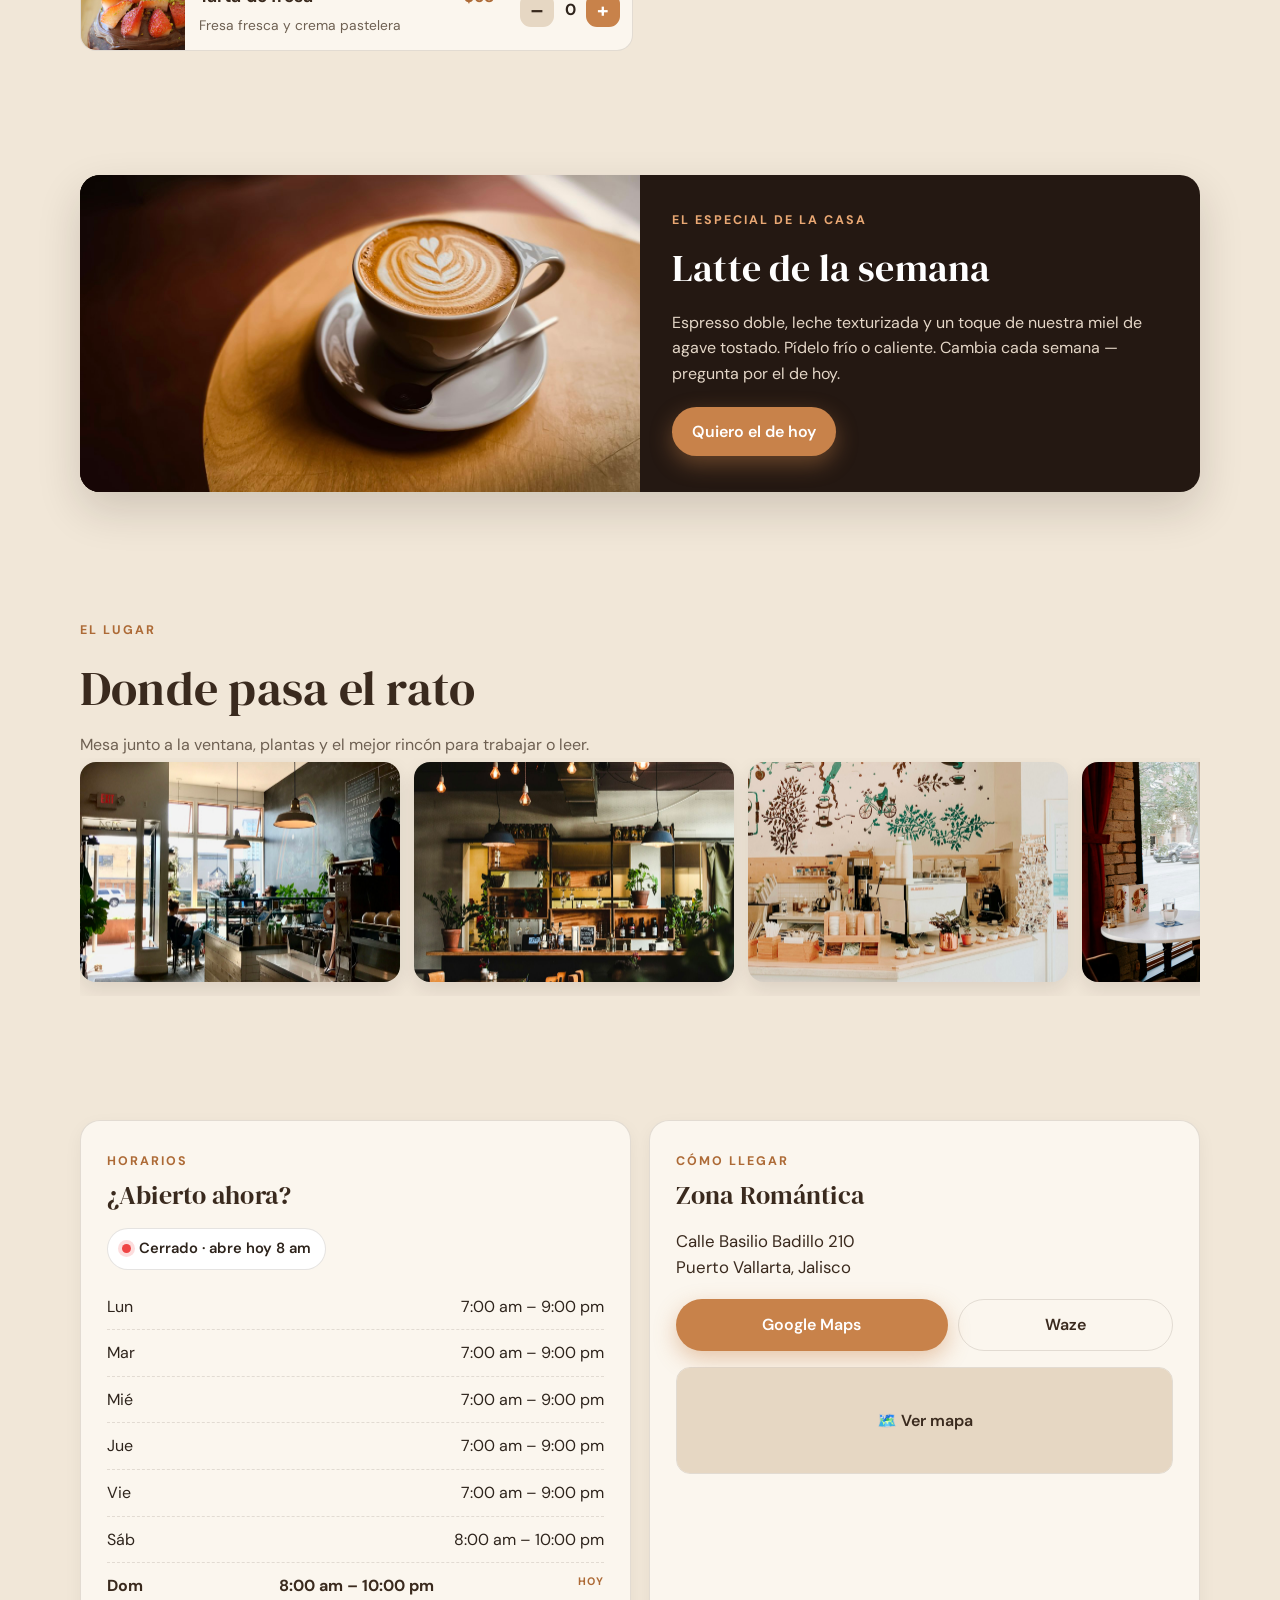
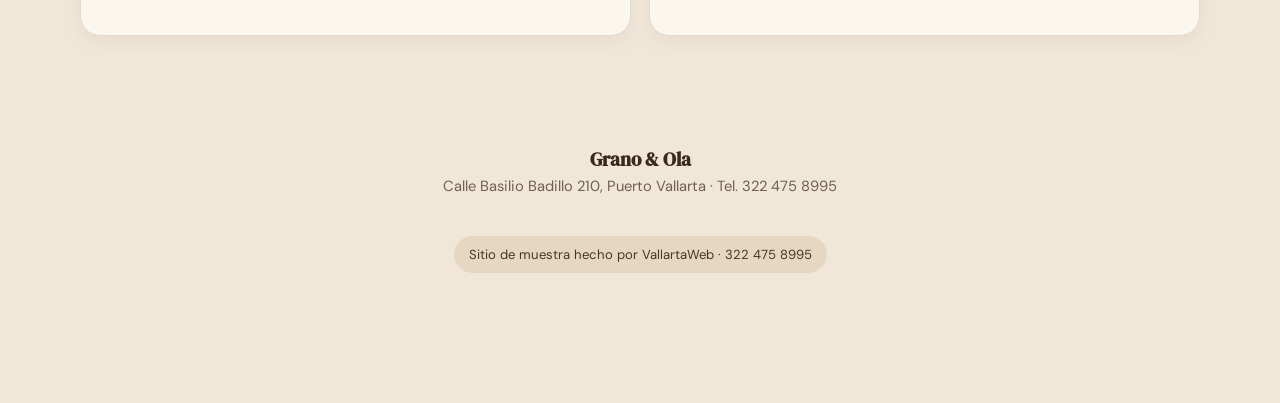
==== commit 54eae8ae: "fix(muestras): fotos auto-alojadas (adios hotlinks de Unsplash) Las 3 muestras (restaurante, cafeter" ====
--- a/muestras/cafeteria/index.html
+++ b/muestras/cafeteria/index.html
@@ -13,7 +13,6 @@
 <link rel="icon" href="data:image/svg+xml,%3Csvg xmlns='http://www.w3.org/2000/svg' viewBox='0 0 100 100'%3E%3Ctext y='.9em' font-size='90'%3E%E2%98%95%3C/text%3E%3C/svg%3E">
 <link rel="preconnect" href="https://fonts.googleapis.com">
 <link rel="preconnect" href="https://fonts.gstatic.com" crossorigin>
-<link rel="preconnect" href="https://images.unsplash.com">
 <link rel="stylesheet" href="https://fonts.googleapis.com/css2?family=DM+Serif+Display:ital@0;1&family=DM+Sans:opsz,wght@9..40,400;9..40,500;9..40,600;9..40,700&display=swap">
 
 <!-- Esta línea activa las animaciones SOLO si el navegador ejecuta JS.
@@ -195,7 +194,7 @@
 
 <main>
   <section class="hero">
-    <div class="hero-bg" style="background-image:url('https://images.unsplash.com/photo-1600093463592-8e36ae95ef56?auto=format&fit=crop&w=1500&q=62')"></div>
+    <div class="hero-bg" style="background-image:url('/muestras/img/1600093463592-8e36ae95ef56.jpg')"></div>
     <div class="hero-inner">
       <span class="glass-status" id="statusHero"><span class="dot"></span><span class="label">Hoy: 7:00 am – 9:00 pm</span></span>
       <div>
@@ -219,27 +218,27 @@
     <div class="cat-h">☕ Café</div>
     <div class="menu">
       <div class="item" data-id="espresso" data-name="Espresso" data-price="38">
-        <div class="thumb" style="background-image:url('https://images.unsplash.com/photo-1680381724318-c8ac9fe3a484?auto=format&fit=crop&w=260&q=60')"></div>
+        <div class="thumb" style="background-image:url('/muestras/img/1680381724318-c8ac9fe3a484.jpg')"></div>
         <div class="meat"><div class="r1"><h3>Espresso</h3><span class="price">$38</span></div><p class="d">Doble, de grano tostado aquí</p></div>
         <div class="add"><button class="minus" aria-label="Quitar">–</button><span class="qty">0</span><button class="plus" aria-label="Agregar">+</button></div>
       </div>
       <div class="item" data-id="capu" data-name="Cappuccino" data-price="52">
-        <div class="thumb" style="background-image:url('https://images.unsplash.com/photo-1544931733-7ee200c8ca3c?auto=format&fit=crop&w=260&q=60')"></div>
+        <div class="thumb" style="background-image:url('/muestras/img/1544931733-7ee200c8ca3c.jpg')"></div>
         <div class="meat"><div class="r1"><h3>Cappuccino</h3><span class="price">$52</span></div><p class="d">Con espuma cremosa y canela</p></div>
         <div class="add"><button class="minus" aria-label="Quitar">–</button><span class="qty">0</span><button class="plus" aria-label="Agregar">+</button></div>
       </div>
       <div class="item" data-id="latte" data-name="Latte" data-price="58">
-        <div class="thumb" style="background-image:url('https://images.unsplash.com/photo-1680381792123-676305af82d8?auto=format&fit=crop&w=260&q=60')"></div>
+        <div class="thumb" style="background-image:url('/muestras/img/1680381792123-676305af82d8.jpg')"></div>
         <div class="meat"><div class="r1"><h3>Latte</h3><span class="price">$58</span></div><p class="d">Caliente o helado, con arte</p></div>
         <div class="add"><button class="minus" aria-label="Quitar">–</button><span class="qty">0</span><button class="plus" aria-label="Agregar">+</button></div>
       </div>
       <div class="item" data-id="mocha" data-name="Mocha" data-price="62">
-        <div class="thumb" style="background-image:url('https://images.unsplash.com/photo-1608363087711-9280f549a29e?auto=format&fit=crop&w=260&q=60')"></div>
+        <div class="thumb" style="background-image:url('/muestras/img/1608363087711-9280f549a29e.jpg')"></div>
         <div class="meat"><div class="r1"><h3>Mocha</h3><span class="price">$62</span></div><p class="d">Chocolate de mesa y espresso</p></div>
         <div class="add"><button class="minus" aria-label="Quitar">–</button><span class="qty">0</span><button class="plus" aria-label="Agregar">+</button></div>
       </div>
       <div class="item" data-id="coldbrew" data-name="Cold brew" data-price="60">
-        <div class="thumb" style="background-image:url('https://images.unsplash.com/photo-1603828778059-6e52a251fd2a?auto=format&fit=crop&w=260&q=60')"></div>
+        <div class="thumb" style="background-image:url('/muestras/img/1603828778059-6e52a251fd2a.jpg')"></div>
         <div class="meat"><div class="r1"><h3>Cold brew</h3><span class="price">$60</span></div><p class="d">12 horas en frío, suave</p></div>
         <div class="add"><button class="minus" aria-label="Quitar">–</button><span class="qty">0</span><button class="plus" aria-label="Agregar">+</button></div>
       </div>
@@ -248,17 +247,17 @@
     <div class="cat-h">🥐 Del horno</div>
     <div class="menu">
       <div class="item" data-id="croissant" data-name="Croissant" data-price="45">
-        <div class="thumb" style="background-image:url('https://images.unsplash.com/photo-1623334044303-241021148842?auto=format&fit=crop&w=260&q=60')"></div>
+        <div class="thumb" style="background-image:url('/muestras/img/1623334044303-241021148842.jpg')"></div>
         <div class="meat"><div class="r1"><h3>Croissant</h3><span class="price">$45</span></div><p class="d">De mantequilla, recién horneado</p></div>
         <div class="add"><button class="minus" aria-label="Quitar">–</button><span class="qty">0</span><button class="plus" aria-label="Agregar">+</button></div>
       </div>
       <div class="item" data-id="pan" data-name="Pan del día" data-price="40">
-        <div class="thumb" style="background-image:url('https://images.unsplash.com/photo-1703016402680-d12e7dc746d9?auto=format&fit=crop&w=260&q=60')"></div>
+        <div class="thumb" style="background-image:url('/muestras/img/1703016402680-d12e7dc746d9.jpg')"></div>
         <div class="meat"><div class="r1"><h3>Pan del día</h3><span class="price">$40</span></div><p class="d">Pregunta por el de hoy</p></div>
         <div class="add"><button class="minus" aria-label="Quitar">–</button><span class="qty">0</span><button class="plus" aria-label="Agregar">+</button></div>
       </div>
       <div class="item" data-id="tarta" data-name="Tarta de fresa" data-price="68">
-        <div class="thumb" style="background-image:url('https://images.unsplash.com/photo-1721324464134-9617d28687f9?auto=format&fit=crop&w=260&q=60')"></div>
+        <div class="thumb" style="background-image:url('/muestras/img/1721324464134-9617d28687f9.jpg')"></div>
         <div class="meat"><div class="r1"><h3>Tarta de fresa</h3><span class="price">$68</span></div><p class="d">Fresa fresca y crema pastelera</p></div>
         <div class="add"><button class="minus" aria-label="Quitar">–</button><span class="qty">0</span><button class="plus" aria-label="Agregar">+</button></div>
       </div>
@@ -267,7 +266,7 @@
 
   <section class="wrap">
     <div class="special reveal">
-      <div class="pic" style="background-image:url('https://images.unsplash.com/photo-1760175445000-0e01e193d1cd?auto=format&fit=crop&w=820&q=62')"></div>
+      <div class="pic" style="background-image:url('/muestras/img/1760175445000-0e01e193d1cd.jpg')"></div>
       <div class="txt">
         <span class="kicker">El especial de la casa</span>
         <h3>Latte de la semana</h3>
@@ -281,10 +280,10 @@
     <div class="reveal"><span class="kicker">El lugar</span><h2>Donde pasa el rato</h2>
     <p class="sec-lede">Mesa junto a la ventana, plantas y el mejor rincón para trabajar o leer.</p></div>
     <div class="gallery reveal">
-      <img loading="lazy" alt="El café" src="https://images.unsplash.com/photo-1572231086568-6984943e6629?auto=format&fit=crop&w=460&q=58">
-      <img loading="lazy" alt="El café" src="https://images.unsplash.com/photo-1551887196-72e32bfc7bf3?auto=format&fit=crop&w=460&q=58">
-      <img loading="lazy" alt="El café" src="https://images.unsplash.com/photo-1566939937483-6eabe6f79e15?auto=format&fit=crop&w=460&q=58">
-      <img loading="lazy" alt="El café" src="https://images.unsplash.com/photo-1564849744694-348ecd00c279?auto=format&fit=crop&w=460&q=58">
+      <img loading="lazy" alt="El café" src="/muestras/img/1572231086568-6984943e6629.jpg">
+      <img loading="lazy" alt="El café" src="/muestras/img/1551887196-72e32bfc7bf3.jpg">
+      <img loading="lazy" alt="El café" src="/muestras/img/1566939937483-6eabe6f79e15.jpg">
+      <img loading="lazy" alt="El café" src="/muestras/img/1564849744694-348ecd00c279.jpg">
     </div>
   </section>
 
